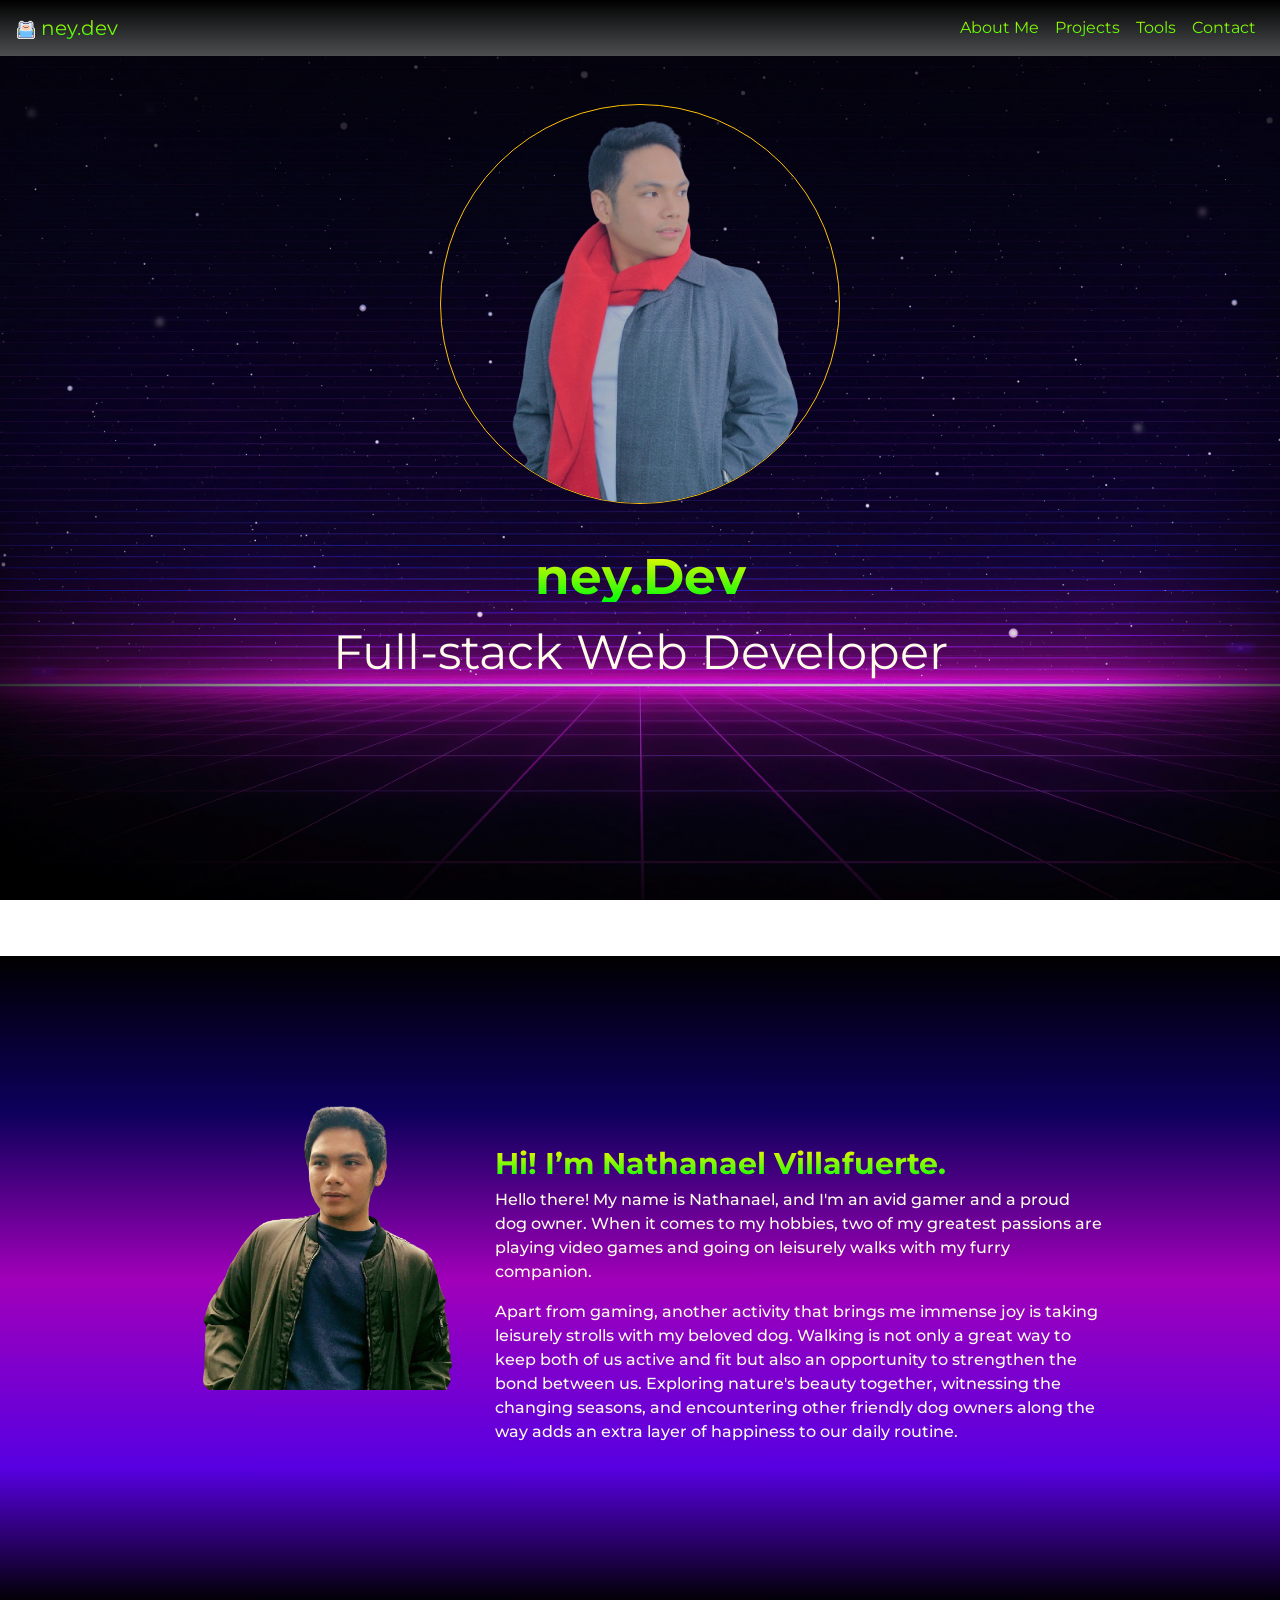
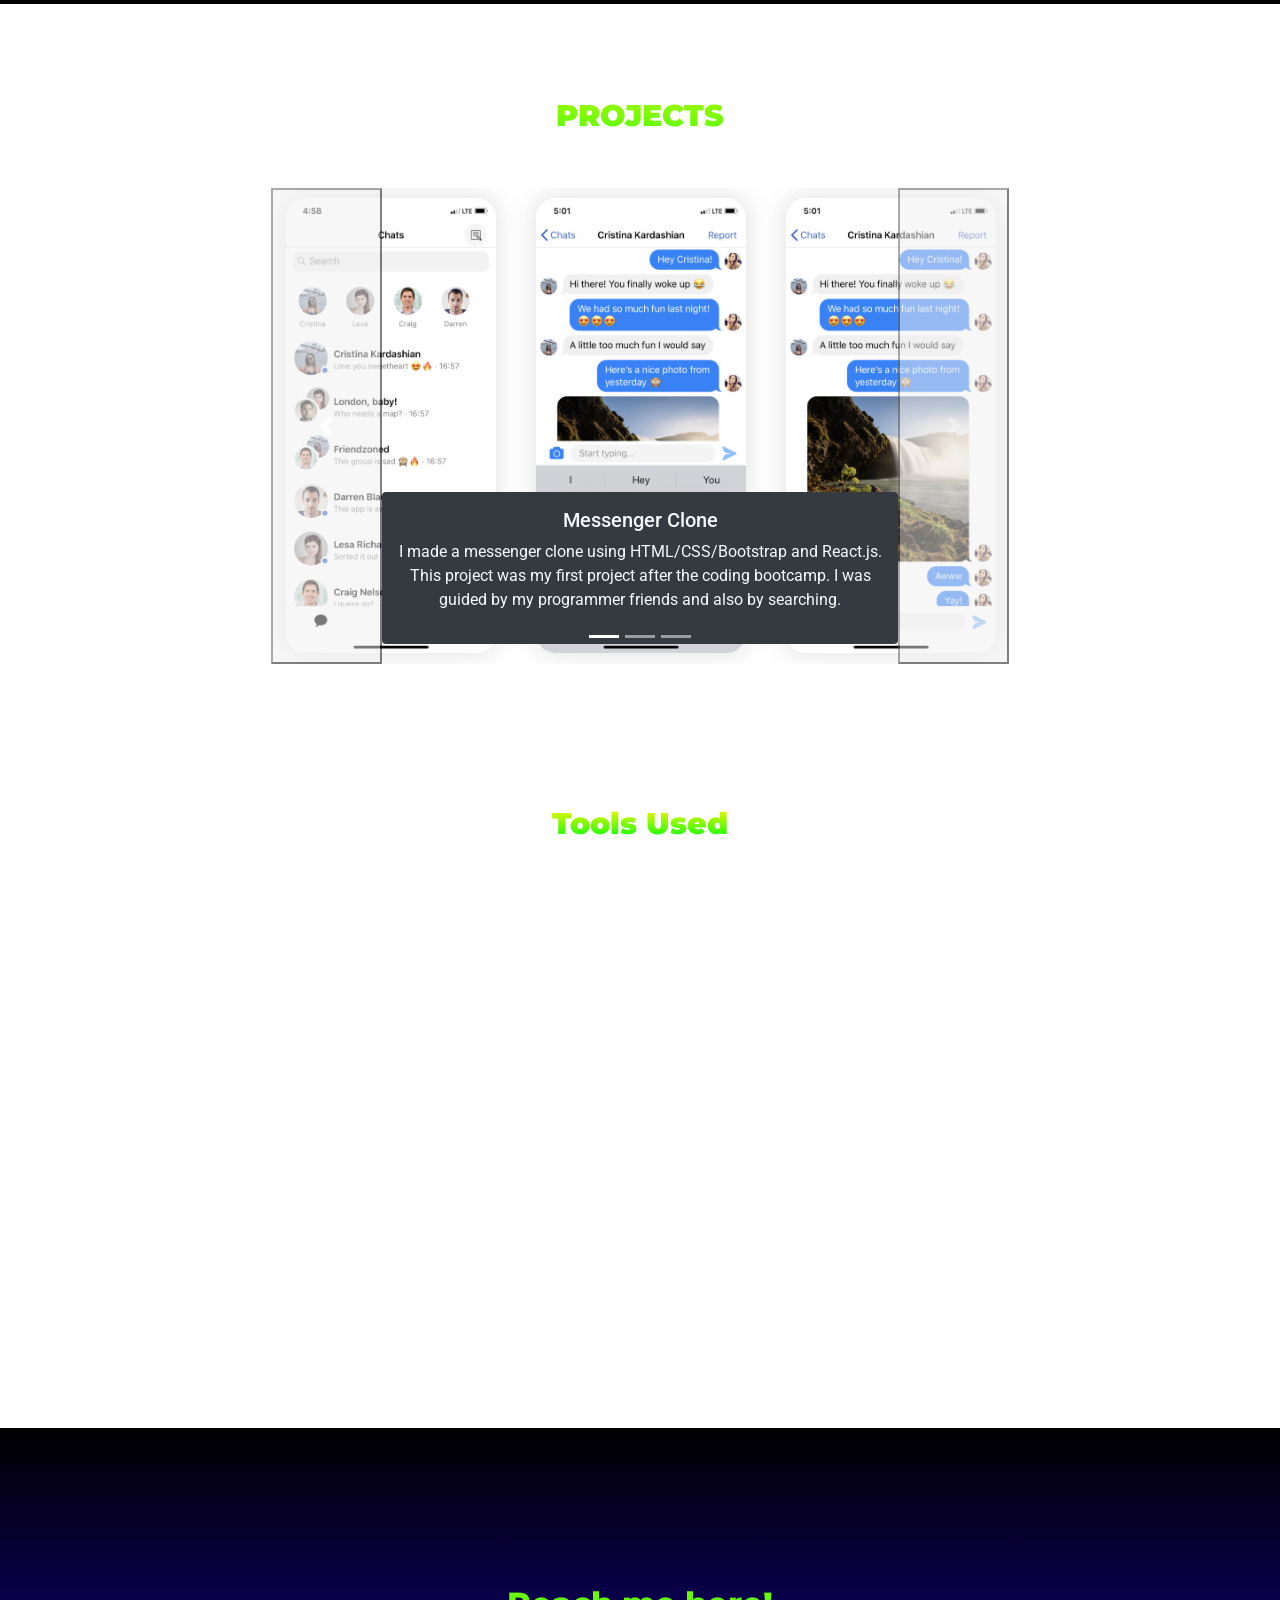
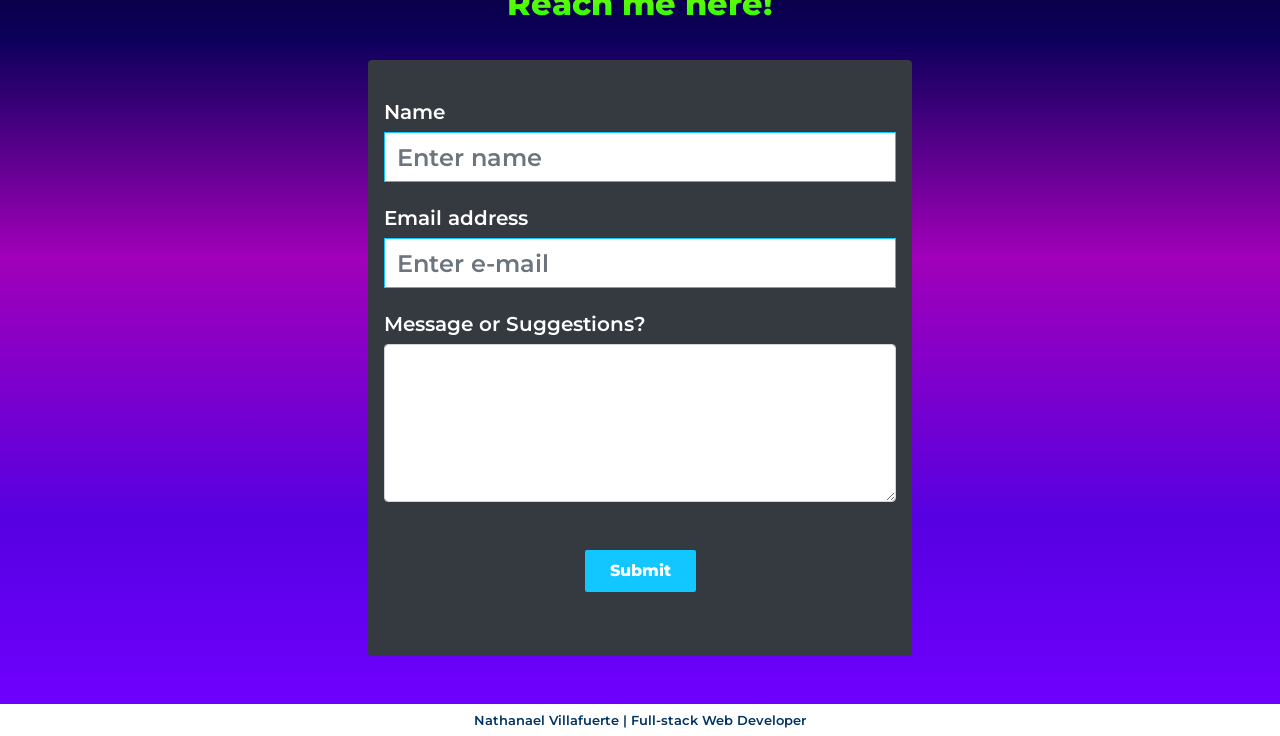
==== index.html @ 4577f7af "initial commit" ====
<!DOCTYPE html>
<html>
<head>
    <meta charset="utf-8">
    <meta name="viewport" content="width=device-width, initial-scale=1">

    <title>s13-s14 Capstone</title>

    <!-- bootstrap css -->
    <link rel="stylesheet" href="https://cdn.jsdelivr.net/npm/bootstrap@4.6.2/dist/css/bootstrap.min.css" integrity="sha384-xOolHFLEh07PJGoPkLv1IbcEPTNtaed2xpHsD9ESMhqIYd0nLMwNLD69Npy4HI+N" crossorigin="anonymous">

    <!-- google font -->
    <link rel="preconnect" href="https://fonts.googleapis.com">
    <link rel="preconnect" href="https://fonts.gstatic.com" crossorigin>
    <link href="https://fonts.googleapis.com/css2?family=Montserrat:wght@400;500;600;700;800;900&family=Roboto:wght@400;700&display=swap" rel="stylesheet">

    <!-- aos -->
    <link href="https://unpkg.com/aos@2.3.1/dist/aos.css" rel="stylesheet">


    <!-- css link -->
    <link rel="stylesheet" type="text/css" href="./index.css">

</head>

<body>

    <!-- navbar -->
    <nav class="navbar navbar-expand-lg navbar-dark bg-dark sticky-top" id="navbarmain">

      <a class="navbar-brand"  id="nav-start" href="#"> <img src="./images/finn.png" width="20"> ney.dev</a>
      <button class="navbar-toggler" type="button" data-toggle="collapse" data-target="#navbarSupportedContent" aria-controls="navbarSupportedContent" aria-expanded="false" aria-label="Toggle navigation">
        <span class="navbar-toggler-icon"></span>
      </button>

      <div class="collapse navbar-collapse" id="navbarSupportedContent">
        <ul class="navbar-nav ml-auto">

          <li class="nav-item" id="nav-text">
            <a class="nav-link" href="#about">About Me</a>
          </li>

          <li class="nav-item" id="nav-text">
            <a class="nav-link" href="#project">Projects</a>
          </li>

          <li class="nav-item" id="nav-text">
            <a class="nav-link" href="#tools">Tools</a>
          </li>

          <li class="nav-item" id="nav-text">
            <a class="nav-link" href="#contact">Contact</a>
          </li>

            <div class="dropdown-menu">
              <a class="dropdown-item" href="#">Action</a>
              <a class="dropdown-item" href="#">Another action</a>
              <div class="dropdown-divider"></div>
              <a class="dropdown-item" href="#">Something else here</a>
            </div>
          </li>
        </ul>

      </div>
    </nav>
    <!-- navbar end -->


   	<!-- landing -->

   	<div class="container-fluid vh-100 pb-5" id="landing">
   		<div class="row justify-content-center">
   			<!-- <div class="col-md-8 pt-md-5 text-center"> -->
            <div class="text-center col-12 px-md-5 mt-5">
                <img src="./images/landing-me.png" class="rounded-circle img-fluid mb-5 mt-0 border border-warning " data-aos="flip-left" width="400" height="400">
   				       <h1 id="title" data-aos="flip-right">ney.Dev</h1>
                <h1 id="sub-title">Full-stack Web Developer</h1>
   			</div>	
   		</div>  		
   	</div>
   	<!-- landing page end -->

   	<!-- about  -->
   	<div class="container-fluid py-md-5" id="about">
   		<div class="row justify-content-center py-md-5 my-md-5">
   			<div class="col-md-3 my-5 my-md-0">
   				<img src="./images/about-me.png" class="img-fluid rounded" data-aos="fade-right" >
   			</div>

   			<div class="col-md-6 mt-5">
   				<h4 id="text-title" class="" data-aos="fade-left">
   					Hi! I’m Nathanael Villafuerte.
   				</h4>
   				<p data-aos="fade-up-left" id="text-title2">Hello there! My name is Nathanael, and I'm an avid gamer and a proud dog owner. When it comes to my hobbies, two of my greatest passions are playing video games and going on leisurely walks with my furry companion.
   				</p>
   				<p data-aos="fade-up-left" id="text-title2">Apart from gaming, another activity that brings me immense joy is taking leisurely strolls with my beloved dog. Walking is not only a great way to keep both of us active and fit but also an opportunity to strengthen the bond between us. Exploring nature's beauty together, witnessing the changing seasons, and encountering other friendly dog owners along the way adds an extra layer of happiness to our daily routine.
   				</p>
   				
   			</div>
   			
   		</div>
   		
   	</div>

   	<!-- projects -->

<div id="project" class="py-5 text-center">
  <h1 class="py-5" id="project-text">PROJECTS</h1>

   	<div class="container-fluid" >
        
        <div class="row d-lg-flex justify-content-center">
          <div id="carouselExampleCaptions" class="carousel slide" data-aos="fade-up"
     data-aos-anchor-placement="center-center" data-ride="carousel">
            <ol class="carousel-indicators">
              <li data-target="#carouselExampleCaptions" data-slide-to="0" class="active"></li>
              <li data-target="#carouselExampleCaptions" data-slide-to="1"></li>
              <li data-target="#carouselExampleCaptions" data-slide-to="2"></li>
            </ol>
            <div class="carousel-inner">
              <div class="carousel-item active">
                <img src="./images/messenger.png" class="d-block w-100 img-fluid" alt="...">
                <div class="carousel-caption d-none d-md-block text-light bg-dark rounded p-3">
                  <h5>Messenger Clone</h5>
                  <p>I made a messenger clone using HTML/CSS/Bootstrap and React.js. This project was my first project after the coding bootcamp. I was guided by my
                  programmer friends and also by searching.</p>
                </div>
              </div>
              <div class="carousel-item">
                <img src="./images/ecommerce1.jpg" class="d-block w-100 img-fluid" alt="...">
                <div class="carousel-caption d-none d-md-block bg-dark rounded p-3">
                  <h5>E-commerce Website</h5>
                  <p>I made an e-commerce website using the MERN (MongoDB, Express.js, React.js, Node.js) during my bootcamp days.
                  this is the very first full-stack web development project.</p>
                </div>
              </div>
              <div class="carousel-item">
                <img src="./images/computer.jpg" class="d-block w-100 img-fluid" alt="...">
                <div class="carousel-caption d-none d-md-block bg-dark rounded p-3">
                  <h5>Third slide label</h5>
                  <p>Some representative placeholder content for the third slide.</p>
                </div>
              </div>
            </div>
            <button class="carousel-control-prev" type="button" data-target="#carouselExampleCaptions" data-slide="prev">
              <span class="carousel-control-prev-icon" aria-hidden="true"></span>
              <span class="sr-only">Previous</span>
            </button>
            <button class="carousel-control-next" type="button" data-target="#carouselExampleCaptions" data-slide="next">
              <span class="carousel-control-next-icon" aria-hidden="true"></span>
              <span class="sr-only">Next</span>
            </button>
          </div>
          </div>
        </div>
   	</div>
</div>




<!-- Tools section start -->
<div id="tools">
<div  class="container-fluid py-5">
    <h3 class="text-center my-5" id="toolused">Tools Used</h3>
    <!-- <div  class="container-fluid d-flex flex-row flex-md-column text-center mt-5 pt-5 pb-5"> -->
    <div  class="container-fluid d-flex flex-row flex-md-column text-center">
        <div class="my-5">         
            <img width="150" src="images/logo-mongodb.png" class="img-fluid rounded" data-aos="flip-left"/>
            <img width="150" src="images/logo-nodejs.png" class="img-fluid rounded" data-aos="flip-left"/>
            <img width="150" src="images/logo-expressjs.png" class="img-fluid rounded" data-aos="flip-left"/>
            <img width="150" src="images/logo-react.png" class="img-fluid rounded" data-aos="flip-left"/>
            <!-- <img width="150" src="images/logo-heroku.png" class="img-fluid rounded"/> -->
        </div>
        <div class="my-5">
            <img width="150" src="images/logo-git.png" class="img-fluid rounded" data-aos="flip-left"/>
            <img width="150" src="images/logo-sublime-text-3.png" class="img-fluid rounded" data-aos="flip-left"/>
            <img width="150" src="images/logo-postman.png" class="img-fluid rounded" data-aos="flip-left"/>
            <img width="150" src="images/logo-gitlab-ci-cd.png" class="img-fluid rounded" data-aos="flip-left"/>
        </div>
    </div>
</div>
</div>
<!-- Tools section end -->




   	<!-- contact -->
   	<div class="container-fluid" id="contact">
      <div class="row d-lg-flex justify-content-center">
        <div class="col-md-6 p-5 text-center">

        <div class="col-md-12 p-3 mt-5 rounded col-12">
          <h2 id="contact-header" class="pt-5 pb-3" data-aos="fade-left">Reach me here!</h2>
        </div> 

          <!-- form start -->
        <div class="container-fluid p-3 rounded col-12 bg-dark" data-aos="fade-down">
          <form class="mt-3">
            <div class="form-group my-4">
              <label for="exampleFormControlInput1">Name</label>
              <input type="text" class="form-control" id="exampleFormControlInput1" placeholder="Enter name">
            </div>

             <div class="form-group my-4">
              <label for="exampleFormControlInput1">Email address</label>
              <input type="email" class="form-control" id="exampleFormControlInput1" placeholder="Enter e-mail">
            </div>

            <div class="form-group my-4">
              <label for="exampleFormControlTextarea1">Message or Suggestions?</label>
              <textarea class="form-control" id="exampleFormControlTextarea1" rows="6"></textarea>
            </div>
            <div class="my-5 d-flex justify-content-center text-center ">
              <button id="form-btn" class="btn">Submit</button>
            </div>    
          </form> 
        </div>   
            
          <!-- form end -->

        </div>              
      </div>   
  </div>

    <!-- back button -->


   	<!-- footer -->
   <footer class="py-1">
   		Nathanael Villafuerte | Full-stack Web Developer
   </footer>


    <!-- aos -->
    <script src="https://unpkg.com/aos@2.3.1/dist/aos.js"></script>
    <script>
      AOS.init();
    </script>


    <!-- bootstrap js -->
    <script src="https://cdn.jsdelivr.net/npm/jquery@3.5.1/dist/jquery.slim.min.js" integrity="sha384-DfXdz2htPH0lsSSs5nCTpuj/zy4C+OGpamoFVy38MVBnE+IbbVYUew+OrCXaRkfj" crossorigin="anonymous"></script>
    <script src="https://cdn.jsdelivr.net/npm/bootstrap@4.6.2/dist/js/bootstrap.bundle.min.js" integrity="sha384-Fy6S3B9q64WdZWQUiU+q4/2Lc9npb8tCaSX9FK7E8HnRr0Jz8D6OP9dO5Vg3Q9ct" crossorigin="anonymous"></script>

</body>
</html>
---- index.css ----
* {
    margin: 0;
    padding: 0;
    box-sizing: border-box;
    scroll-behavior: smooth;

}

#logo {


color: #003363;
}


#title{
font-family: 'Montserrat', monospace;
font-style: normal;
font-weight: 700;
font-size: 50px;
line-height: 100%;
background: -webkit-linear-gradient(#f7f400, #00ff08);
-webkit-background-clip: text;
-webkit-text-fill-color: transparent;
}

#sub-title{
font-family: 'Montserrat';
font-style: normal;
font-weight: 400;
font-size: 48px;
line-height: 84px;

/* GS Brand / White */
color: #FFFBEB;
}

#base{
padding: 8px 24px;
background: #12C6FF;
border-radius: 2px;
font-family: 'Montserrat';
font-style: normal;
font-weight: 800;
font-size: 16px;
line-height: 24px;

/* identical to box height, or 150% */
text-align: center;

color: #FFFFFF;

}

#nav-start {
   font-family: 'Montserrat', monospace;
   font-weight: 400;
   background: -webkit-linear-gradient(#f7f400, #00ff08);
   -webkit-background-clip: text;
   -webkit-text-fill-color: transparent; 
}

#navbarmain {
    background: rgb(88,88,88);
    background: linear-gradient(0deg, rgba(88,88,88,0.6811099439775911) 0%, rgba(0,0,0,1) 100%);
}

#nav-text {
    font-family: 'Montserrat', monospace;
    font-weight: 400;
    background: -webkit-linear-gradient(#f7f400, #00ff08);
    -webkit-background-clip: text;
    -webkit-text-fill-color: transparent;
}

#landing{
    background: 

    linear-gradient(
        rgba(0, 0, 0, 0.1),
        rgba(0, 0, 0, 0.1)
    )
    ,
    url("./images/neonbg.jpg");
    background-repeat: no-repeat;
    background-size: cover;
    background-attachment: fixed;
    background-position: center;

}

#about{
    background: rgb(0,0,0);
    background: linear-gradient(0deg, rgba(0,0,0,1) 0%, rgba(87,0,226,1) 21%, rgba(161,0,185,1) 50%, rgba(12,0,91,1) 76%, rgba(1,0,0,1) 100%);
}

#tools{
    background: 
    linear-gradient(
        rgba(0, 0, 0, 0),
        rgba(0, 0, 0, 0)
    ),
    url("./images/neonbg.jpg");
    background-repeat: no-repeat;
    background-size: cover;
    background-attachment: fixed;
    background-position: center;
}

#toolused {
    font-family: 'Montserrat', monospace;
    font-style: normal;
    font-weight: 1000;
    font-size: 30px;
    line-height: 32px;
    background: -webkit-linear-gradient(#f7f400, #00ff08);
    -webkit-background-clip: text;
    -webkit-text-fill-color: transparent;
}

#project-text {
   font-family: 'Montserrat', monospace;
   font-style: normal;
   font-weight: 1000;
   font-size: 30px;
   line-height: 32px;
   background: -webkit-linear-gradient(#f7f400, #00ff08);
   -webkit-background-clip: text;
   -webkit-text-fill-color: transparent; 
}



#text-title{
font-family: 'Montserrat';
font-style: normal;
font-weight: 1000;
font-weight: 700;
font-size: 30px;
line-height: 32px;
background: -webkit-linear-gradient(#f7f400, #00ff08);
-webkit-background-clip: text;
-webkit-text-fill-color: transparent;
}



#about p {

    font-family: 'Montserrat';
    font-style: normal;
    font-weight: 500;
    font-size: 16px;
    line-height: 24px;
    color: #FFFBEB;
}

#project{
    background:
    url("./images/neonbg.jpg");
    background-repeat: no-repeat;
    background-size: cover;
    background-attachment: fixed;
    background-position: center;
}


#contact{
    background: rgb(111,0,255);
    background: linear-gradient(0deg, rgba(111,0,255,1) 0%, rgba(87,0,226,1) 21%, rgba(161,0,185,1) 51%, rgba(12,0,91,1) 76%, rgba(1,0,0,1) 100%);

}

#contact-header{
font-family: 'Montserrat';
font-style: normal;
font-weight: 800;
font-size: 32px;
line-height: 32px;
background: -webkit-linear-gradient(#f7f400, #00ff08);
-webkit-background-clip: text;
-webkit-text-fill-color: transparent;
}

#contact-text{
font-family: 'Montserrat';
font-style: normal;
font-weight: 500;
font-size: 24px;
line-height: 30px;

/* or 125% */

color: #FFFFFF;


}

#contact form label{

font-family: 'Montserrat';
font-style: normal;
font-weight: 600;
font-size: 20px;
line-height: 24px;
display: flex;
align-items: center;

color: #FFFFFF;

}

#contact form input {
    background: #FFFFFF;
    border: 1px solid #12C6FF !important; 
    border-radius: 0 !important;
    font-family: 'Montserrat';
    font-style: normal;
    font-weight: 600;
    font-size: 24px;
    line-height: 29px;
    display: flex;
    align-items: center;

    color: #003363; !important


}
#contact from textarea{
background: #FFFFFF;
border: 1px solid #12C6FF;
border-radius: 0 !important;
    font-family: 'Montserrat';
    font-style: normal;
    font-weight: 600;
    font-size: 24px;
    line-height: 29px;
    display: flex;
    align-items: center;
}

#form-btn{
padding: 8px 24px;
gap: 8px;
background: #12C6FF;
border-radius: 2px;
font-family: 'Montserrat';
font-style: normal;
font-weight: 800;
font-size: 16px;
line-height: 24px;

/* identical to box height, or 150% */
text-align: center;

color: #FFFFFF;
}

#social-header{
    font-family: 'Montserrat';
    font-style: normal;
    font-weight: 600;
    font-size: 24px;
    line-height: 24px;

    /* identical to box height, or 100% */
    text-align: center;
    color: #FFFFFF;
}



footer {
font-family: 'Montserrat';
font-style: normal;
font-weight: 600;
font-size: 13px;
line-height: 24px;

/* identical to box height, or 185% */
text-align: center;

color: #003363;

}

/*back button0*/
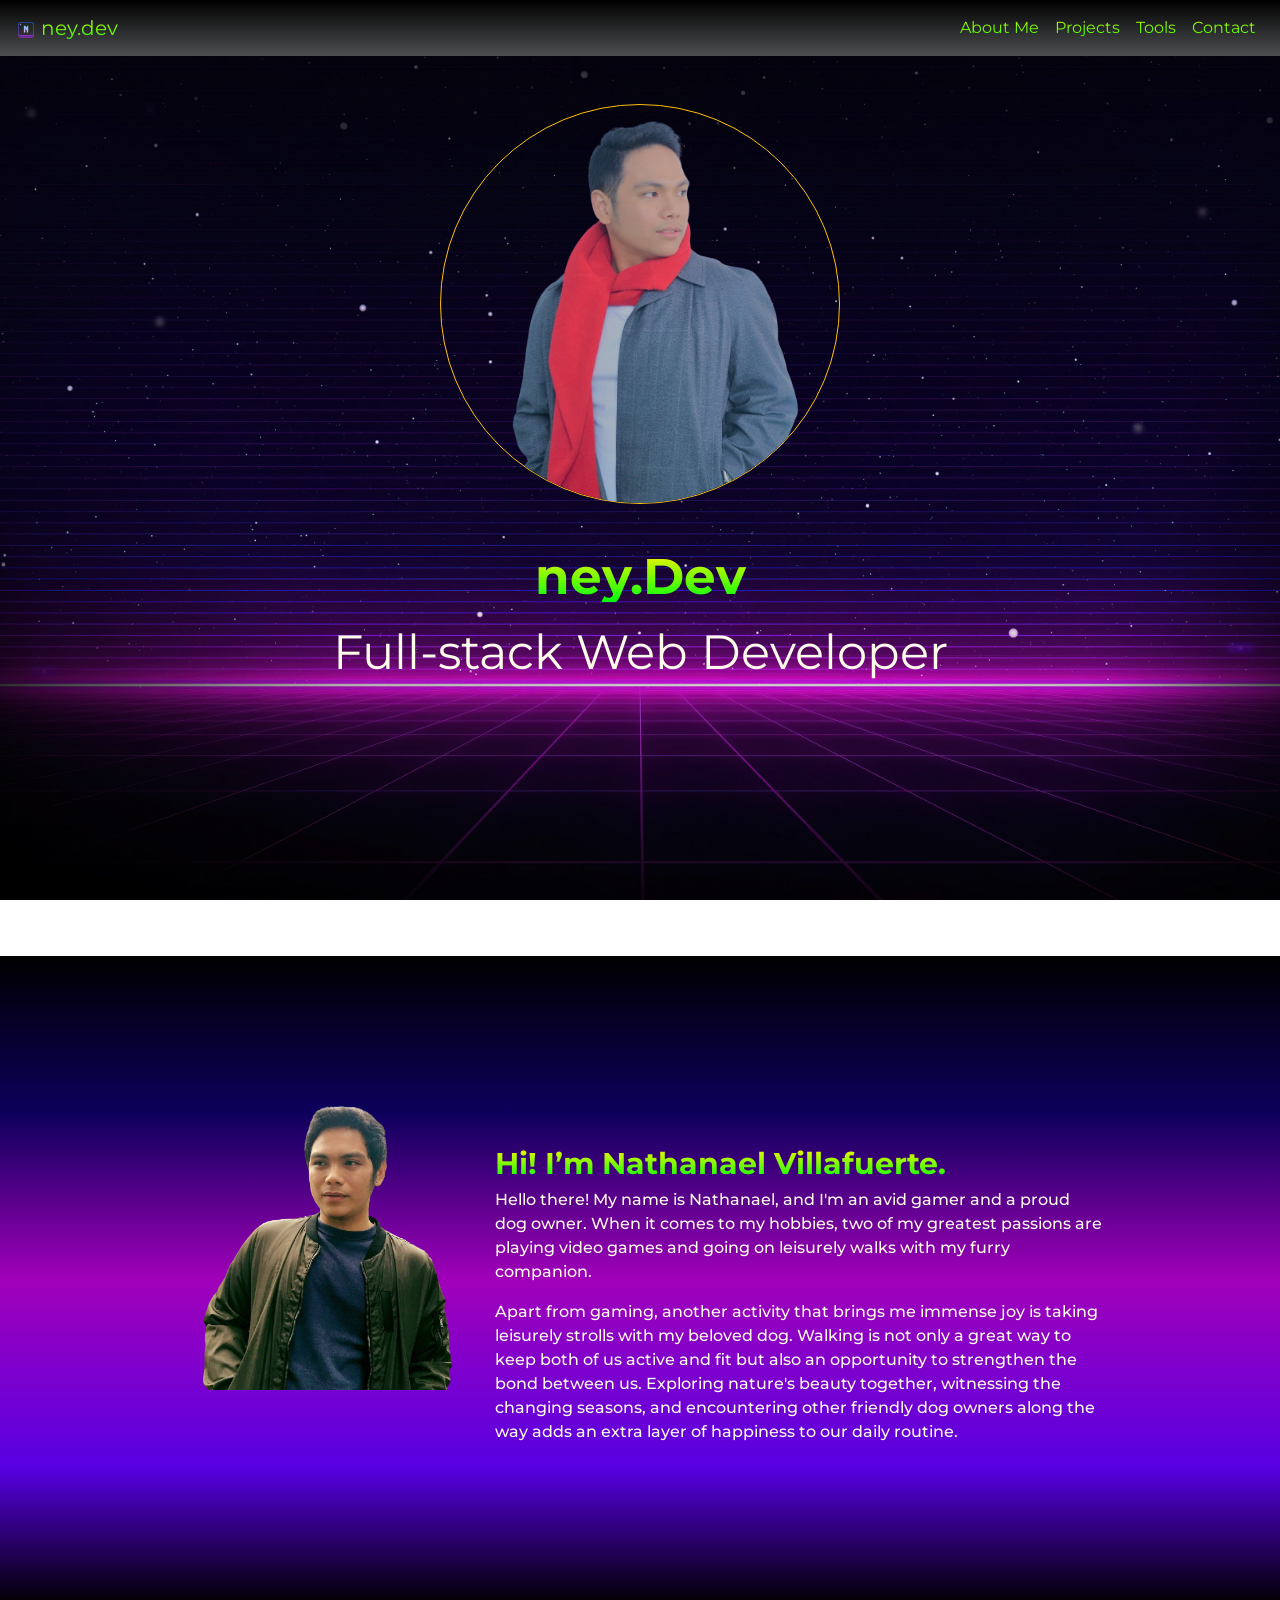
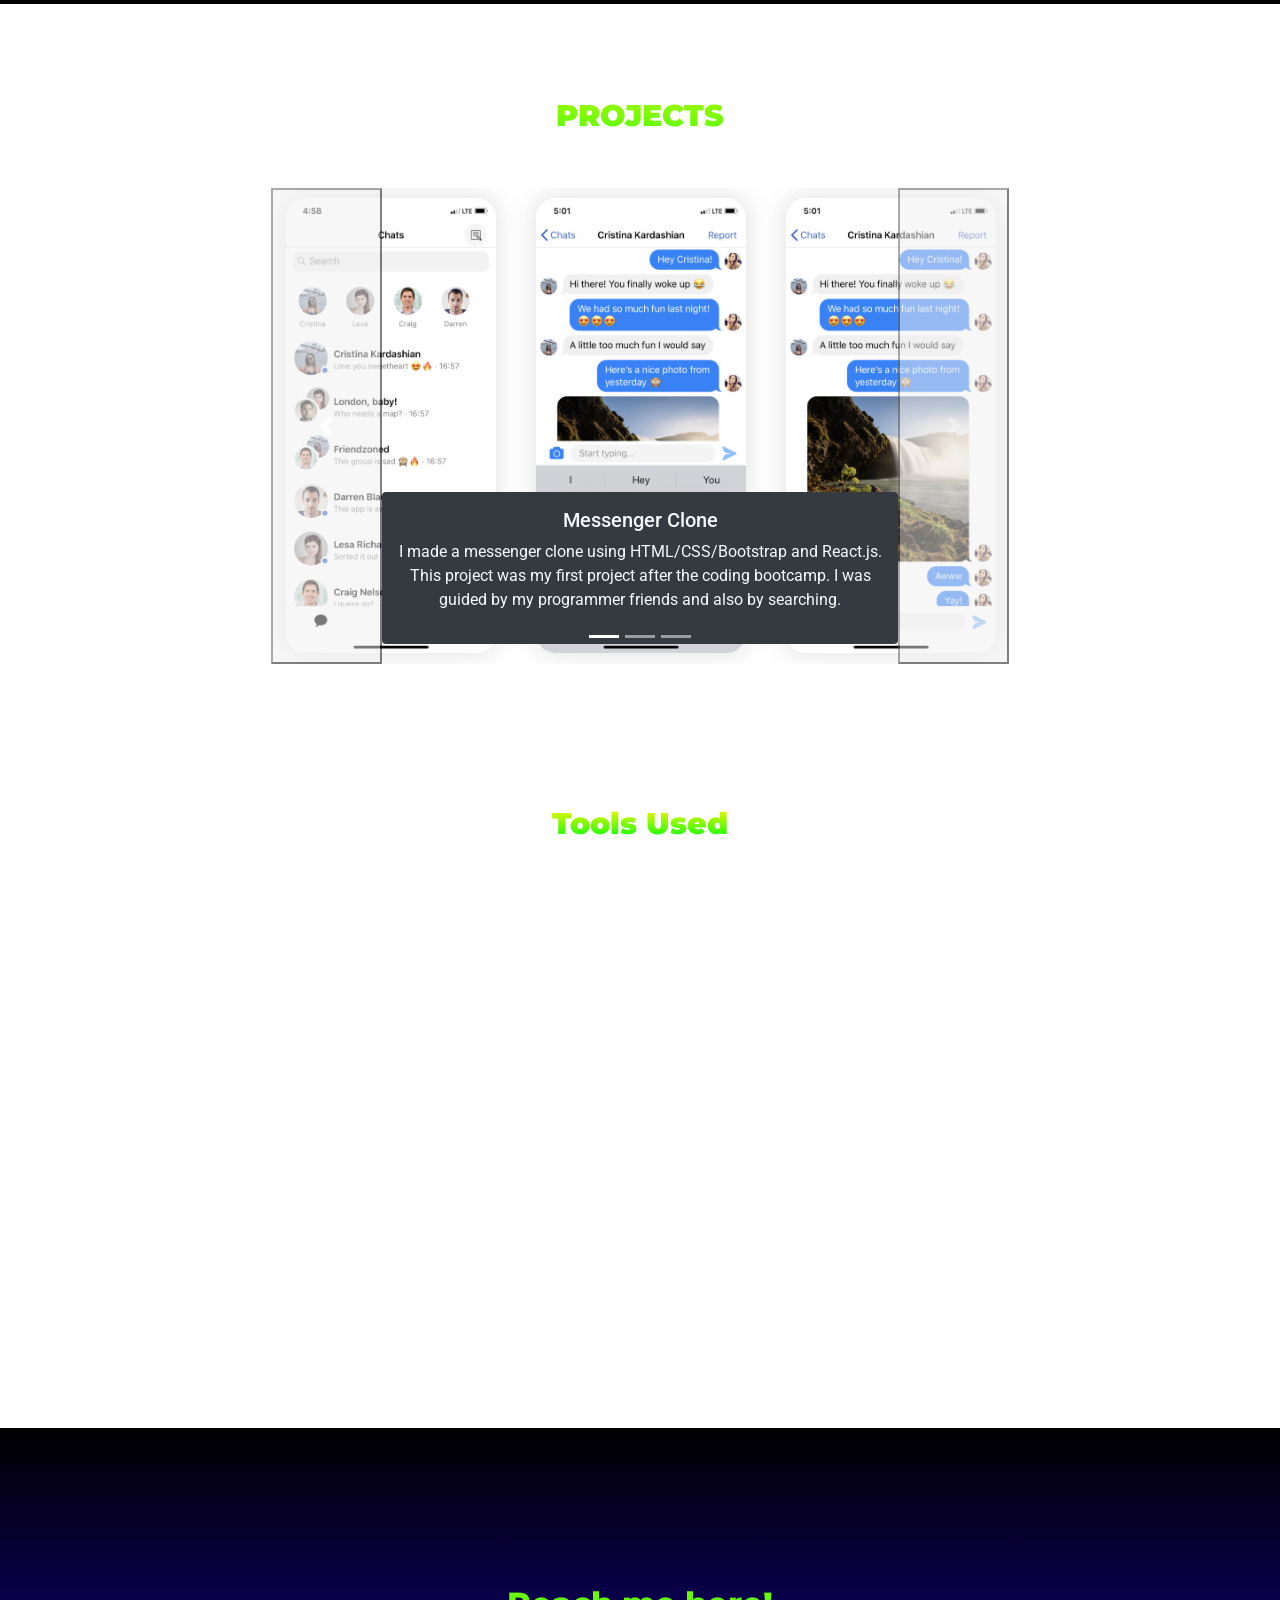
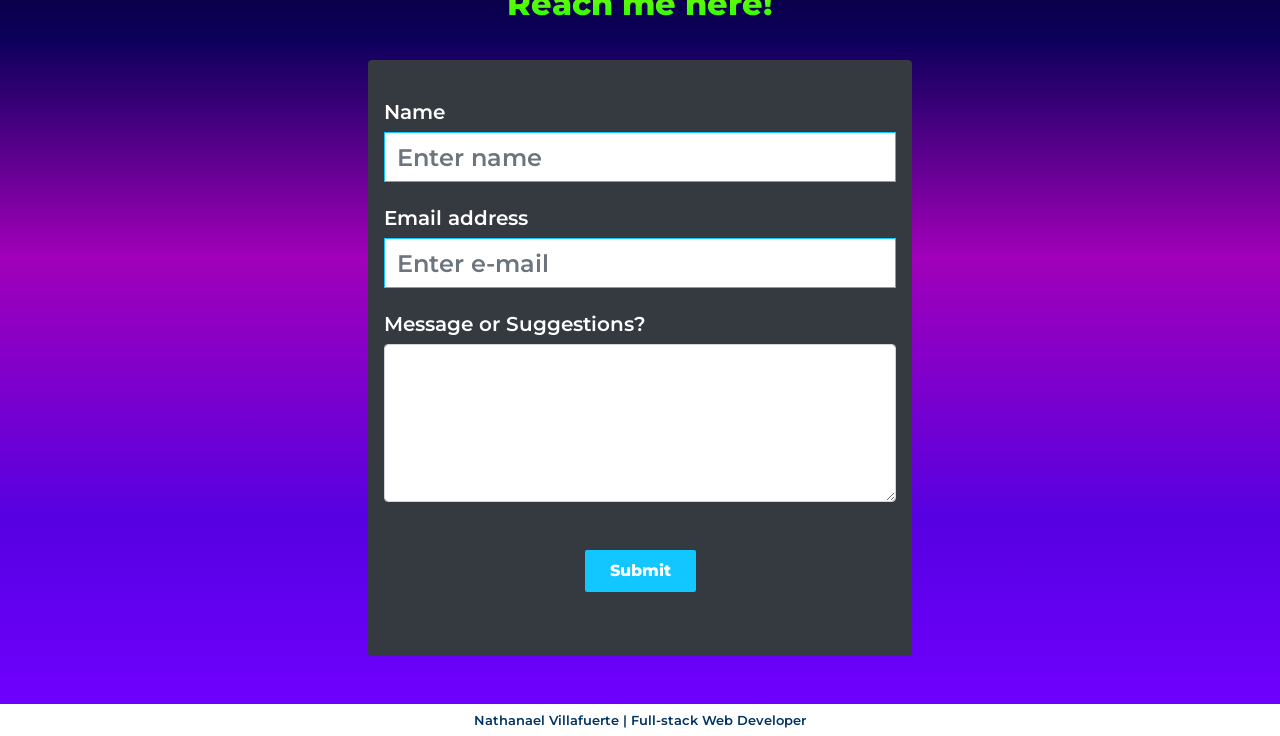
==== commit bb2cd8ed: "added navbar logo" ====
--- a/index.html
+++ b/index.html
@@ -28,7 +28,7 @@
     <!-- navbar -->
     <nav class="navbar navbar-expand-lg navbar-dark bg-dark sticky-top" id="navbarmain">
 
-      <a class="navbar-brand"  id="nav-start" href="#"> <img src="./images/finn.png" width="20"> ney.dev</a>
+      <a class="navbar-brand"  id="nav-start" href="#"> <img src="./images/letter-n.png" width="20"> ney.dev</a>
       <button class="navbar-toggler" type="button" data-toggle="collapse" data-target="#navbarSupportedContent" aria-controls="navbarSupportedContent" aria-expanded="false" aria-label="Toggle navigation">
         <span class="navbar-toggler-icon"></span>
       </button>
